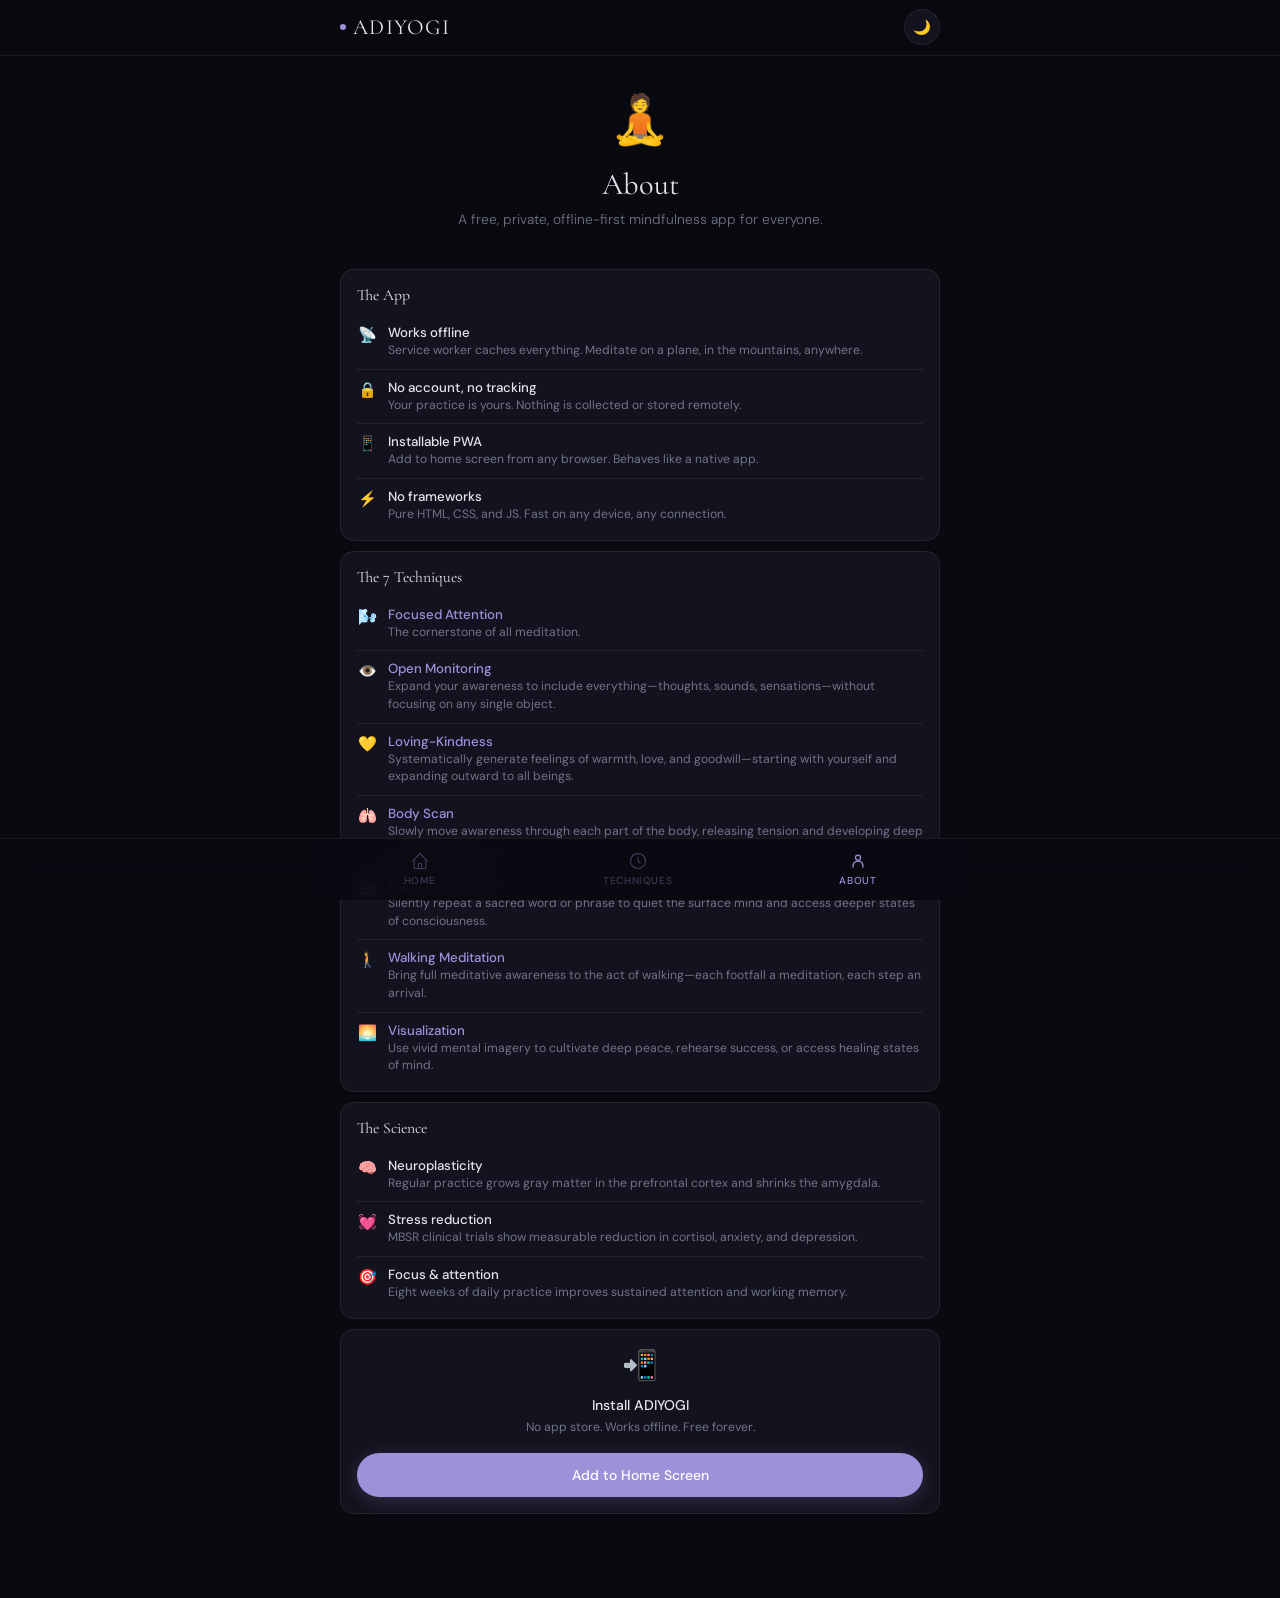
==== about.html @ b9685ed2 "Add files via upload" ====
<!DOCTYPE html>
<html lang="en" data-theme="">
<head>
  <meta charset="UTF-8">
  <meta name="viewport" content="width=device-width, initial-scale=1.0, viewport-fit=cover">
  <meta name="description" content="About ADIYOGI.">
  <meta name="theme-color" content="#090910">
  <meta name="mobile-web-app-capable" content="yes">
  <meta name="apple-mobile-web-app-capable" content="yes">
  <meta name="apple-mobile-web-app-status-bar-style" content="black-translucent">
  <link rel="manifest" href="manifest.json">
  <link rel="apple-touch-icon" href="icons/icon-192.png">
  <link rel="icon" href="icons/icon-192.png">
  <link rel="stylesheet" href="styles.css">
  <title>About — ADIYOGI</title>
</head>
<body>

<header class="bar">
  <div class="bar-inner">
    <a class="logo" href="index.html"><span class="logo-dot"></span>ADIYOGI</a>
    <button class="icon-btn" data-action="toggle-theme" aria-label="Toggle theme">
      <span class="theme-dark">☀️</span><span class="theme-light" style="display:none">🌙</span>
    </button>
  </div>
</header>

<main>
  <div class="page">

    <section style="padding:32px 0 20px;text-align:center" class="reveal">
      <div style="font-size:3rem;margin-bottom:16px">🧘</div>
      <h1 class="sec-title">About</h1>
      <p class="sec-sub">A free, private, offline-first mindfulness app for everyone.</p>
    </section>

    <div class="a-block reveal">
      <p class="a-block-title">The App</p>
      <div class="a-row">
        <span class="a-icon">📡</span>
        <div><div class="a-title">Works offline</div><div class="a-desc">Service worker caches everything. Meditate on a plane, in the mountains, anywhere.</div></div>
      </div>
      <div class="a-row">
        <span class="a-icon">🔒</span>
        <div><div class="a-title">No account, no tracking</div><div class="a-desc">Your practice is yours. Nothing is collected or stored remotely.</div></div>
      </div>
      <div class="a-row">
        <span class="a-icon">📱</span>
        <div><div class="a-title">Installable PWA</div><div class="a-desc">Add to home screen from any browser. Behaves like a native app.</div></div>
      </div>
      <div class="a-row">
        <span class="a-icon">⚡</span>
        <div><div class="a-title">No frameworks</div><div class="a-desc">Pure HTML, CSS, and JS. Fast on any device, any connection.</div></div>
      </div>
    </div>

    <div class="a-block reveal">
      <p class="a-block-title">The 7 Techniques</p>
      <div id="techList"></div>
    </div>

    <div class="a-block reveal">
      <p class="a-block-title">The Science</p>
      <div class="a-row">
        <span class="a-icon">🧠</span>
        <div><div class="a-title">Neuroplasticity</div><div class="a-desc">Regular practice grows gray matter in the prefrontal cortex and shrinks the amygdala.</div></div>
      </div>
      <div class="a-row">
        <span class="a-icon">💓</span>
        <div><div class="a-title">Stress reduction</div><div class="a-desc">MBSR clinical trials show measurable reduction in cortisol, anxiety, and depression.</div></div>
      </div>
      <div class="a-row">
        <span class="a-icon">🎯</span>
        <div><div class="a-title">Focus & attention</div><div class="a-desc">Eight weeks of daily practice improves sustained attention and working memory.</div></div>
      </div>
    </div>

    <div class="a-block reveal" style="text-align:center">
      <p style="font-size:1.8rem;margin-bottom:12px">📲</p>
      <p style="font-size:0.88rem;font-weight:500;margin-bottom:4px">Install ADIYOGI</p>
      <p style="font-size:0.76rem;color:var(--muted);margin-bottom:16px;line-height:1.55">No app store. Works offline. Free forever.</p>
      <button class="btn btn-primary btn-full" onclick="window.installApp()">Add to Home Screen</button>
    </div>

    <div style="height:12px"></div>

  </div>
</main>

<nav class="nav">
  <div class="nav-list">
    <a href="index.html" class="nav-item">
      <svg viewBox="0 0 24 24"><path d="M3 12l2-2m0 0l7-7 7 7M5 10v10a1 1 0 001 1h3m10-11l2 2m-2-2v10a1 1 0 01-1 1h-3m-6 0a1 1 0 001-1v-4a1 1 0 011-1h2a1 1 0 011 1v4a1 1 0 001 1m-6 0h6"/></svg>
      Home
    </a>
    <a href="techniques.html" class="nav-item">
      <svg viewBox="0 0 24 24"><circle cx="12" cy="12" r="9"/><path d="M12 7v5l3 3"/></svg>
      Techniques
    </a>
    <a href="about.html" class="nav-item active">
      <svg viewBox="0 0 24 24"><circle cx="12" cy="8" r="3"/><path d="M6 20v-2a6 6 0 0112 0v2"/></svg>
      About
    </a>
  </div>
</nav>

<div class="toast" id="toast"></div>

<script src="data.js"></script>
<script src="app.js"></script>
<script>
document.addEventListener('DOMContentLoaded', () => {
  const list = document.getElementById('techList');
  if (!list) return;
  list.innerHTML = TECHNIQUES.map(t => `
    <div class="a-row">
      <span class="a-icon">${t.emoji}</span>
      <div>
        <div class="a-title"><a href="technique-detail.html?id=${t.id}" style="color:var(--accent)">${t.title}</a></div>
        <div class="a-desc">${t.shortDesc.split('.')[0]}.</div>
      </div>
    </div>`).join('');
});
</script>
</body>
</html>
---- styles.css ----
@import url('https://fonts.googleapis.com/css2?family=Cormorant+Garamond:ital,wght@0,300;0,400;1,300;1,400&family=DM+Sans:wght@300;400;500&display=swap');

/* ── Variables ─────────────────────────────────────── */
:root {
  --bg:      #090910;
  --surface: #13131f;
  --border:  rgba(255,255,255,0.07);
  --text:    #e4e4f0;
  --muted:   #72728a;
  --dim:     #3a3a55;
  --accent:  #9d91d9;
  --glow:    rgba(157,145,217,0.2);
  --r: 14px;
  --nav: 62px;
  --bar: 56px;
  --ease: 0.25s cubic-bezier(0.4,0,0.2,1);
  --display: 'Cormorant Garamond', Georgia, serif;
  --body:    'DM Sans', sans-serif;
  --sb: env(safe-area-inset-bottom, 0px);
  --st: env(safe-area-inset-top,    0px);
}
[data-theme="light"] {
  --bg:      #f4f3ee;
  --surface: #ffffff;
  --border:  rgba(0,0,0,0.07);
  --text:    #18181f;
  --muted:   #68687a;
  --dim:     #a8a8b8;
  --accent:  #6b5cbf;
  --glow:    rgba(107,92,191,0.12);
}

/* ── Reset ─────────────────────────────────────────── */
*, *::before, *::after { box-sizing: border-box; margin: 0; padding: 0; }
html { scroll-behavior: smooth; -webkit-text-size-adjust: 100%; }
body {
  font-family: var(--body);
  background: var(--bg);
  color: var(--text);
  min-height: 100vh;
  overflow-x: hidden;
  padding-top: calc(var(--bar) + var(--st));
  padding-bottom: calc(var(--nav) + var(--sb));
}
a { color: inherit; text-decoration: none; }
button { font-family: var(--body); cursor: pointer; border: none; background: none; }
img { max-width: 100%; display: block; }

/* ── Top bar ────────────────────────────────────────── */
.bar {
  position: fixed; top: 0; inset-inline: 0;
  height: calc(var(--bar) + var(--st));
  padding-top: var(--st);
  background: rgba(9,9,16,0.82);
  backdrop-filter: blur(18px);
  -webkit-backdrop-filter: blur(18px);
  border-bottom: 1px solid var(--border);
  z-index: 100;
  display: flex; align-items: flex-end;
}
[data-theme="light"] .bar { background: rgba(244,243,238,0.85); }
.bar-inner {
  width: 100%; max-width: 640px; margin: 0 auto;
  padding: 0 20px 10px;
  display: flex; align-items: center; justify-content: space-between;
}
.logo {
  font-family: var(--display);
  font-size: 1.35rem; font-weight: 400; letter-spacing: 0.06em;
  display: flex; align-items: center; gap: 7px;
}
.logo-dot { width: 6px; height: 6px; border-radius: 50%; background: var(--accent); }
.icon-btn {
  width: 36px; height: 36px; border-radius: 50%;
  background: var(--surface); border: 1px solid var(--border);
  display: flex; align-items: center; justify-content: center;
  font-size: 0.9rem; color: var(--muted); transition: var(--ease);
}
.icon-btn:hover { color: var(--text); }
.icon-btn:active { transform: scale(0.91); }

/* ── Bottom nav ─────────────────────────────────────── */
.nav {
  position: fixed; bottom: 0; inset-inline: 0;
  height: calc(var(--nav) + var(--sb));
  background: rgba(9,9,16,0.88);
  backdrop-filter: blur(18px);
  -webkit-backdrop-filter: blur(18px);
  border-top: 1px solid var(--border);
  z-index: 100;
  display: flex; align-items: flex-start; padding-top: 8px;
}
[data-theme="light"] .nav { background: rgba(244,243,238,0.88); }
.nav-list {
  width: 100%; max-width: 640px; margin: 0 auto;
  display: flex; justify-content: space-around;
}
.nav-item {
  display: flex; flex-direction: column; align-items: center; gap: 3px;
  padding: 4px 24px;
  font-size: 0.63rem; letter-spacing: 0.06em; text-transform: uppercase; font-weight: 500;
  color: var(--dim); transition: var(--ease);
}
.nav-item svg { width: 20px; height: 20px; stroke: currentColor; fill: none; stroke-width: 1.5; }
.nav-item.active { color: var(--accent); }
.nav-item:active { transform: scale(0.9); }

/* ── Page wrap ──────────────────────────────────────── */
.page { max-width: 640px; margin: 0 auto; padding: 0 20px; }

/* ── Hero ───────────────────────────────────────────── */
.hero {
  padding: 48px 0 36px;
  text-align: center;
}
.hero-orb {
  width: 130px; height: 130px; border-radius: 50%;
  margin: 0 auto 24px;
  background: radial-gradient(circle at 38% 32%, var(--glow) 0%, transparent 65%);
  border: 1px solid rgba(157,145,217,0.16);
  display: flex; align-items: center; justify-content: center;
  animation: orb-pulse 5s ease-in-out infinite;
}
.hero-orb-emoji { font-size: 3rem; }
@keyframes orb-pulse {
  0%,100% { box-shadow: 0 0 28px var(--glow); }
  50%      { box-shadow: 0 0 52px var(--glow); transform: scale(1.03); }
}
.hero-eyebrow {
  font-size: 0.62rem; letter-spacing: 0.22em; text-transform: uppercase;
  color: var(--accent); margin-bottom: 12px; font-weight: 500;
}
.hero-title {
  font-family: var(--display);
  font-size: clamp(2.2rem, 9vw, 3.6rem);
  font-weight: 300; line-height: 1.1; margin-bottom: 12px;
}
.hero-title em { font-style: italic; color: var(--accent); }
.hero-sub {
  font-size: 0.9rem; color: var(--muted); font-weight: 300;
  line-height: 1.75; max-width: 290px; margin: 0 auto 26px;
}

/* ── Buttons ────────────────────────────────────────── */
.btn {
  display: inline-flex; align-items: center; gap: 7px;
  padding: 13px 24px; border-radius: 100px;
  font-size: 0.87rem; font-weight: 500;
  transition: var(--ease);
}
.btn:active { transform: scale(0.96); }
.btn-primary {
  background: var(--accent); color: #fff;
  box-shadow: 0 4px 18px var(--glow);
}
.btn-primary:hover { box-shadow: 0 6px 26px rgba(157,145,217,0.32); }
.btn-ghost {
  background: var(--surface); color: var(--muted);
  border: 1px solid var(--border);
}
.btn-ghost:hover { color: var(--text); }
.btn-full { width: 100%; justify-content: center; }

/* ── Grid ───────────────────────────────────────────── */
.grid {
  display: grid;
  grid-template-columns: 1fr 1fr;
  gap: 11px;
}
@media (max-width: 360px) { .grid { grid-template-columns: 1fr; } }

/* ── Cards ──────────────────────────────────────────── */
.card {
  background: var(--surface);
  border: 1px solid var(--border);
  border-radius: var(--r);
  overflow: hidden;
  display: flex; flex-direction: column;
  transition: var(--ease); cursor: pointer;
}
.card:hover  { transform: translateY(-2px); border-color: rgba(157,145,217,0.2); }
.card:active { transform: scale(0.97); }
.card-thumb {
  aspect-ratio: 4/3;
  display: flex; align-items: center; justify-content: center;
  font-size: 2.4rem; position: relative;
}
.card-thumb::after {
  content: ''; position: absolute; inset: 0;
  background: linear-gradient(to bottom, transparent 40%, rgba(0,0,0,0.42));
}
.card-tag {
  position: absolute; bottom: 8px; left: 10px; z-index: 1;
  font-size: 0.58rem; letter-spacing: 0.1em; text-transform: uppercase;
  color: rgba(255,255,255,0.65);
}
.card-body { padding: 13px 13px 15px; flex: 1; display: flex; flex-direction: column; gap: 3px; }
.card-title { font-family: var(--display); font-size: 1.05rem; font-weight: 400; line-height: 1.2; }
.card-sub   { font-size: 0.7rem; color: var(--muted); font-weight: 300; }
.card-chips { display: flex; gap: 4px; margin-top: auto; padding-top: 9px; }
.chip {
  font-size: 0.6rem; padding: 2px 7px; border-radius: 100px;
  background: var(--bg); color: var(--muted); border: 1px solid var(--border);
}

/* ── Section heading ────────────────────────────────── */
.sec-label { font-size: 0.6rem; letter-spacing: 0.2em; text-transform: uppercase; color: var(--dim); margin-bottom: 5px; }
.sec-title { font-family: var(--display); font-size: clamp(1.4rem,5vw,1.9rem); font-weight: 400; line-height: 1.2; margin-bottom: 5px; }
.sec-sub   { font-size: 0.86rem; color: var(--muted); font-weight: 300; line-height: 1.65; margin-bottom: 18px; }

/* ── Search ─────────────────────────────────────────── */
.search {
  display: flex; align-items: center; gap: 9px;
  background: var(--surface); border: 1px solid var(--border);
  border-radius: 100px; padding: 10px 16px; margin-bottom: 14px;
  transition: var(--ease);
}
.search:focus-within { border-color: var(--accent); }
.search svg { width: 14px; height: 14px; stroke: var(--dim); fill: none; stroke-width: 2; flex-shrink: 0; }
.search input {
  flex: 1; background: none; border: none; outline: none;
  font-family: var(--body); font-size: 0.86rem; color: var(--text);
}
.search input::placeholder { color: var(--dim); }

/* ── Filter pills ───────────────────────────────────── */
.filters {
  display: flex; gap: 6px; overflow-x: auto;
  padding-bottom: 5px; margin-bottom: 16px; scrollbar-width: none;
}
.filters::-webkit-scrollbar { display: none; }
.pill {
  white-space: nowrap; padding: 5px 12px; border-radius: 100px;
  font-size: 0.73rem; font-weight: 500;
  border: 1px solid var(--border); background: var(--surface); color: var(--muted);
  transition: var(--ease); cursor: pointer; flex-shrink: 0;
}
.pill.active, .pill:hover { border-color: var(--accent); color: var(--accent); background: rgba(157,145,217,0.07); }

/* ── Detail ─────────────────────────────────────────── */
.detail-hero { padding: 24px 0 18px; text-align: center; }
.detail-emoji { font-size: 3.4rem; display: block; margin-bottom: 12px; animation: float 4s ease-in-out infinite; }
@keyframes float { 0%,100%{transform:translateY(0)} 50%{transform:translateY(-7px)} }
.detail-cat   { font-size: 0.6rem; letter-spacing: 0.2em; text-transform: uppercase; color: var(--accent); margin-bottom: 5px; }
.detail-title { font-family: var(--display); font-size: clamp(1.8rem,7vw,2.8rem); font-weight: 300; line-height: 1.1; margin-bottom: 4px; }
.detail-sub   { font-size: 0.8rem; color: var(--muted); font-weight: 300; margin-bottom: 8px; }
.detail-tagline { font-size: 0.9rem; color: var(--muted); font-style: italic; font-weight: 300; line-height: 1.65; }

.media-box {
  border-radius: var(--r); overflow: hidden;
  border: 1px solid var(--border); background: var(--surface);
  aspect-ratio: 16/9;
  display: flex; align-items: center; justify-content: center;
  margin: 18px 0; position: relative;
}
.media-box img { width: 100%; height: 100%; object-fit: cover; }
.media-fallback {
  position: absolute; inset: 0;
  display: flex; flex-direction: column; align-items: center; justify-content: center;
  gap: 7px; font-size: 2.6rem;
}
.media-fallback .mf-label { font-size: 0.7rem; color: var(--dim); font-family: var(--body); }

.dur-row { display: flex; gap: 7px; margin: 18px 0 12px; }
.dur-btn {
  flex: 1; padding: 12px 5px; border-radius: var(--r);
  background: var(--surface); border: 1px solid var(--border);
  color: var(--muted); text-align: center; cursor: pointer; transition: var(--ease);
  display: flex; flex-direction: column; align-items: center; gap: 2px;
}
.dur-btn .dt  { font-family: var(--display); font-size: 1.25rem; font-weight: 400; color: var(--text); display: block; }
.dur-btn .dl  { font-size: 0.58rem; text-transform: uppercase; letter-spacing: 0.08em; display: block; }
.dur-btn.on, .dur-btn:hover { border-color: var(--accent); background: rgba(157,145,217,0.07); }
.dur-btn.on .dt { color: var(--accent); }

.steps { display: flex; flex-direction: column; gap: 9px; }
.step {
  display: flex; gap: 11px; align-items: flex-start;
  padding: 12px 13px; background: var(--surface);
  border: 1px solid var(--border); border-radius: var(--r);
}
.step-n {
  min-width: 23px; height: 23px; border-radius: 50%;
  background: var(--bg); border: 1px solid var(--border);
  display: flex; align-items: center; justify-content: center;
  font-size: 0.65rem; font-weight: 500; color: var(--accent);
  flex-shrink: 0; margin-top: 1px;
}
.step p { font-size: 0.83rem; color: var(--muted); line-height: 1.6; }

.benefits { display: grid; grid-template-columns: 1fr 1fr; gap: 7px; }
.benefit {
  display: flex; gap: 8px; align-items: flex-start;
  padding: 10px 11px; background: var(--surface);
  border: 1px solid var(--border); border-radius: 10px;
}
.benefit-dot { color: var(--accent); font-size: 0.55rem; margin-top: 5px; flex-shrink: 0; }
.benefit p { font-size: 0.76rem; color: var(--muted); line-height: 1.4; }

.tip {
  background: rgba(157,145,217,0.05); border: 1px solid rgba(157,145,217,0.14);
  border-radius: var(--r); padding: 15px; margin: 18px 0;
  display: flex; gap: 10px;
}
.tip-label { font-size: 0.58rem; letter-spacing: 0.14em; text-transform: uppercase; color: var(--accent); margin-bottom: 4px; }
.tip p { font-size: 0.81rem; color: var(--muted); line-height: 1.6; }

.divider {
  display: flex; align-items: center; gap: 10px;
  margin: 22px 0; color: var(--dim);
  font-size: 0.6rem; letter-spacing: 0.15em; text-transform: uppercase;
}
.divider::before, .divider::after { content: ''; flex: 1; height: 1px; background: var(--border); }

.back {
  display: inline-flex; align-items: center; gap: 5px;
  color: var(--muted); font-size: 0.8rem;
  padding: 10px 0; transition: var(--ease);
}
.back:hover { color: var(--text); }
.back svg { width: 14px; height: 14px; stroke: currentColor; fill: none; stroke-width: 2; }

/* ── Timer ──────────────────────────────────────────── */
.t-overlay {
  position: fixed; inset: 0; z-index: 200;
  background: var(--bg);
  display: flex; flex-direction: column;
  align-items: center; justify-content: center;
  opacity: 0; pointer-events: none; transition: opacity 0.3s;
}
.t-overlay.on { opacity: 1; pointer-events: all; }

.t-ring { position: relative; width: 230px; height: 230px; margin-bottom: 18px; }
.t-ring svg { position: absolute; inset: 0; transform: rotate(-90deg); }
.tr-bg  { fill: none; stroke: var(--surface); stroke-width: 3; }
.tr-arc { fill: none; stroke: var(--accent); stroke-width: 3; stroke-linecap: round; transition: stroke-dashoffset 1s linear; }
.t-inner {
  position: absolute; inset: 0;
  display: flex; flex-direction: column; align-items: center; justify-content: center; gap: 2px;
}
.t-time  { font-family: var(--display); font-size: 3rem; font-weight: 300; color: var(--text); line-height: 1; }
.t-phase { font-size: 0.6rem; letter-spacing: 0.18em; text-transform: uppercase; color: var(--dim); }

.t-name { font-family: var(--display); font-size: 1.25rem; font-weight: 300; color: var(--muted); margin-bottom: 5px; }
.t-dur  { font-size: 0.68rem; color: var(--dim); text-transform: uppercase; letter-spacing: 0.1em; margin-bottom: 26px; }

.t-ctrls { display: flex; gap: 13px; align-items: center; }
.t-btn {
  width: 50px; height: 50px; border-radius: 50%;
  display: flex; align-items: center; justify-content: center;
  background: var(--surface); border: 1px solid var(--border);
  font-size: 1.05rem; color: var(--muted); transition: var(--ease);
}
.t-btn:hover { color: var(--text); }
.t-btn:active { transform: scale(0.91); }
.t-play {
  width: 62px; height: 62px; font-size: 1.35rem;
  background: var(--accent); color: #fff; border-color: var(--accent);
  box-shadow: 0 4px 16px var(--glow);
}
.t-breath {
  margin-top: 18px; font-size: 0.75rem; color: var(--dim);
  text-align: center; letter-spacing: 0.04em;
  animation: bfade 4s ease-in-out infinite;
}
@keyframes bfade { 0%,100%{opacity:0.2} 50%{opacity:0.8} }

/* ── Install banner ─────────────────────────────────── */
.ib {
  background: var(--surface); border: 1px solid var(--border);
  border-radius: var(--r); padding: 15px 16px; margin: 18px 0;
  display: flex; gap: 13px; align-items: center;
}
.ib.hidden { display: none; }
.ib-text { flex: 1; }
.ib-title { font-size: 0.86rem; font-weight: 500; margin-bottom: 2px; }
.ib-desc  { font-size: 0.73rem; color: var(--muted); }
.ib-close {
  width: 26px; height: 26px; border-radius: 50%;
  background: var(--bg); border: 1px solid var(--border);
  display: flex; align-items: center; justify-content: center;
  color: var(--dim); font-size: 0.75rem; align-self: flex-start; flex-shrink: 0;
}

/* ── About ──────────────────────────────────────────── */
.a-block {
  background: var(--surface); border: 1px solid var(--border);
  border-radius: var(--r); padding: 16px; margin-bottom: 10px;
}
.a-block-title { font-family: var(--display); font-size: 0.98rem; font-weight: 400; margin-bottom: 10px; }
.a-row {
  display: flex; gap: 10px; padding: 9px 0;
  border-bottom: 1px solid var(--border);
}
.a-row:last-child { border-bottom: none; padding-bottom: 0; }
.a-icon { font-size: 0.95rem; flex-shrink: 0; width: 21px; text-align: center; margin-top: 1px; }
.a-title { font-size: 0.83rem; font-weight: 500; margin-bottom: 1px; }
.a-desc  { font-size: 0.76rem; color: var(--muted); line-height: 1.45; }

/* ── Offline ────────────────────────────────────────── */
.offline-wrap {
  min-height: calc(100vh - 130px);
  display: flex; flex-direction: column;
  align-items: center; justify-content: center;
  text-align: center; padding: 40px 24px; gap: 12px;
}
.offline-icon  { font-size: 3.8rem; opacity: 0.45; }
.offline-title { font-family: var(--display); font-size: 1.8rem; font-weight: 300; }
.offline-desc  { font-size: 0.86rem; color: var(--muted); max-width: 250px; line-height: 1.65; }

/* ── Reveal ─────────────────────────────────────────── */
.reveal { opacity: 0; transform: translateY(14px); transition: opacity 0.42s ease, transform 0.42s ease; }
.reveal.visible { opacity: 1; transform: none; }

/* ── Toast ──────────────────────────────────────────── */
.toast {
  position: fixed; bottom: calc(var(--nav) + 12px + var(--sb));
  left: 50%; transform: translateX(-50%) translateY(10px);
  background: var(--surface); border: 1px solid var(--border);
  border-radius: 100px; padding: 8px 17px;
  font-size: 0.78rem; color: var(--text);
  opacity: 0; transition: all 0.26s; pointer-events: none;
  white-space: nowrap; z-index: 300;
}
.toast.show { opacity: 1; transform: translateX(-50%) translateY(0); }

/* ── Scrollbar ──────────────────────────────────────── */
::-webkit-scrollbar { width: 3px; }
::-webkit-scrollbar-track { background: transparent; }
::-webkit-scrollbar-thumb { background: var(--surface); border-radius: 2px; }

.hidden { display: none !important; }
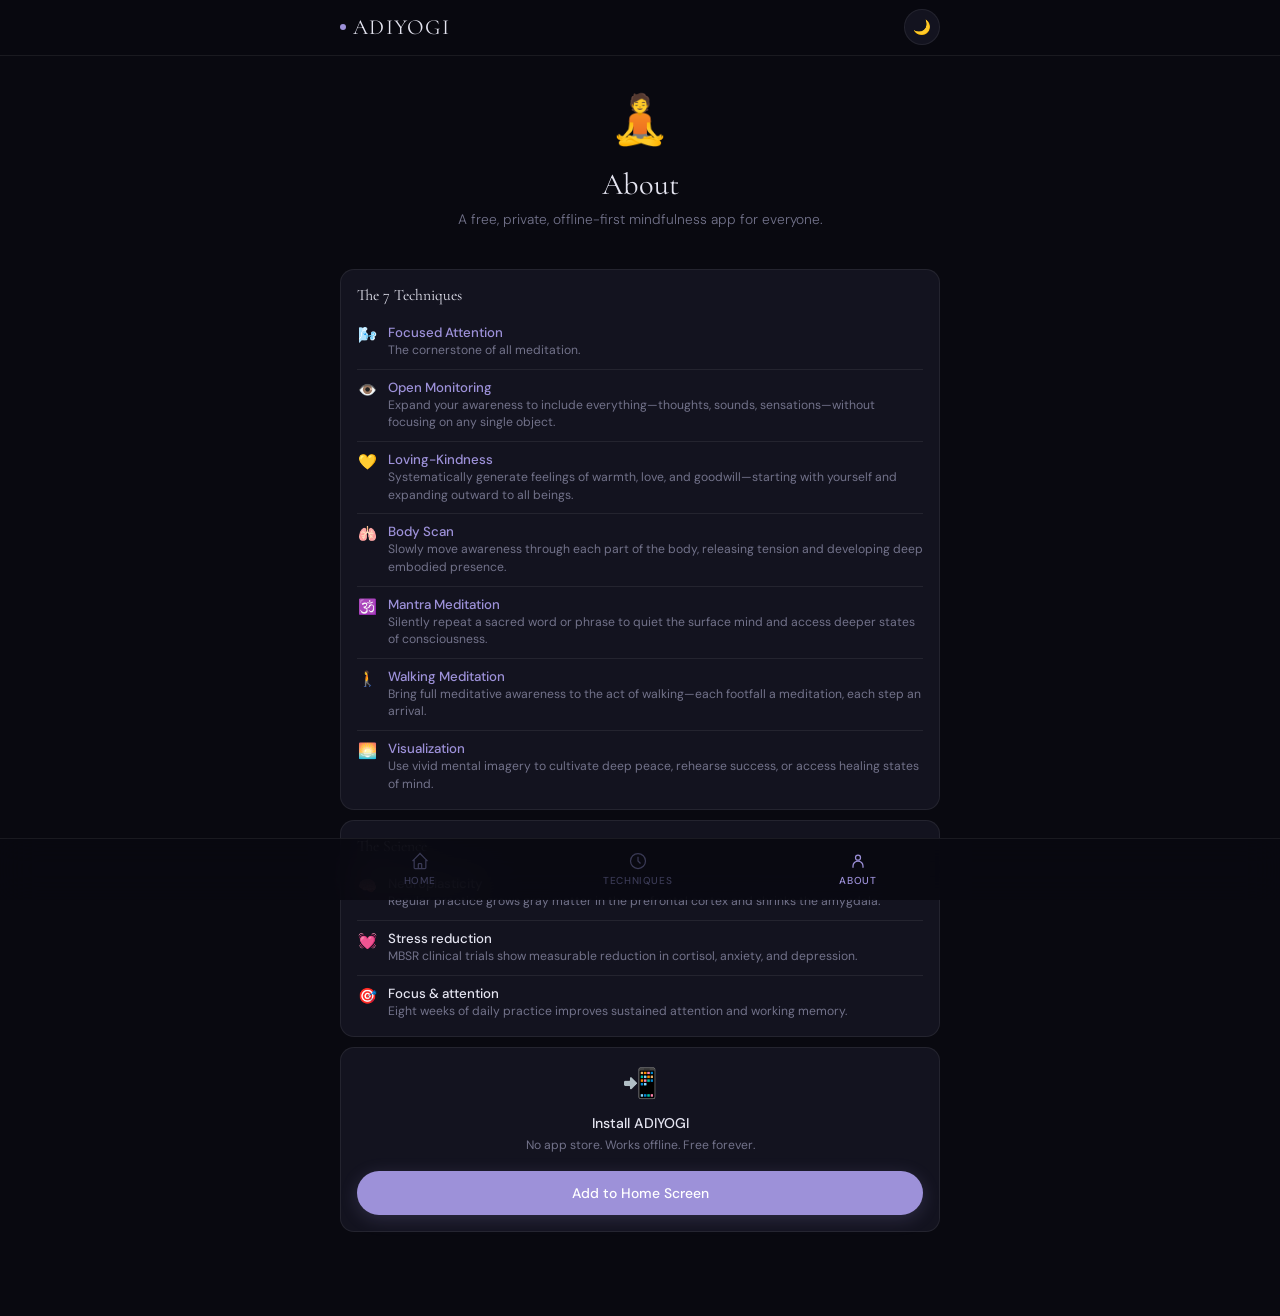
==== commit 1cbdad62: "Update about.html" ====
--- a/about.html
+++ b/about.html
@@ -33,26 +33,6 @@
       <h1 class="sec-title">About</h1>
       <p class="sec-sub">A free, private, offline-first mindfulness app for everyone.</p>
     </section>
-
-    <div class="a-block reveal">
-      <p class="a-block-title">The App</p>
-      <div class="a-row">
-        <span class="a-icon">📡</span>
-        <div><div class="a-title">Works offline</div><div class="a-desc">Service worker caches everything. Meditate on a plane, in the mountains, anywhere.</div></div>
-      </div>
-      <div class="a-row">
-        <span class="a-icon">🔒</span>
-        <div><div class="a-title">No account, no tracking</div><div class="a-desc">Your practice is yours. Nothing is collected or stored remotely.</div></div>
-      </div>
-      <div class="a-row">
-        <span class="a-icon">📱</span>
-        <div><div class="a-title">Installable PWA</div><div class="a-desc">Add to home screen from any browser. Behaves like a native app.</div></div>
-      </div>
-      <div class="a-row">
-        <span class="a-icon">⚡</span>
-        <div><div class="a-title">No frameworks</div><div class="a-desc">Pure HTML, CSS, and JS. Fast on any device, any connection.</div></div>
-      </div>
-    </div>
 
     <div class="a-block reveal">
       <p class="a-block-title">The 7 Techniques</p>
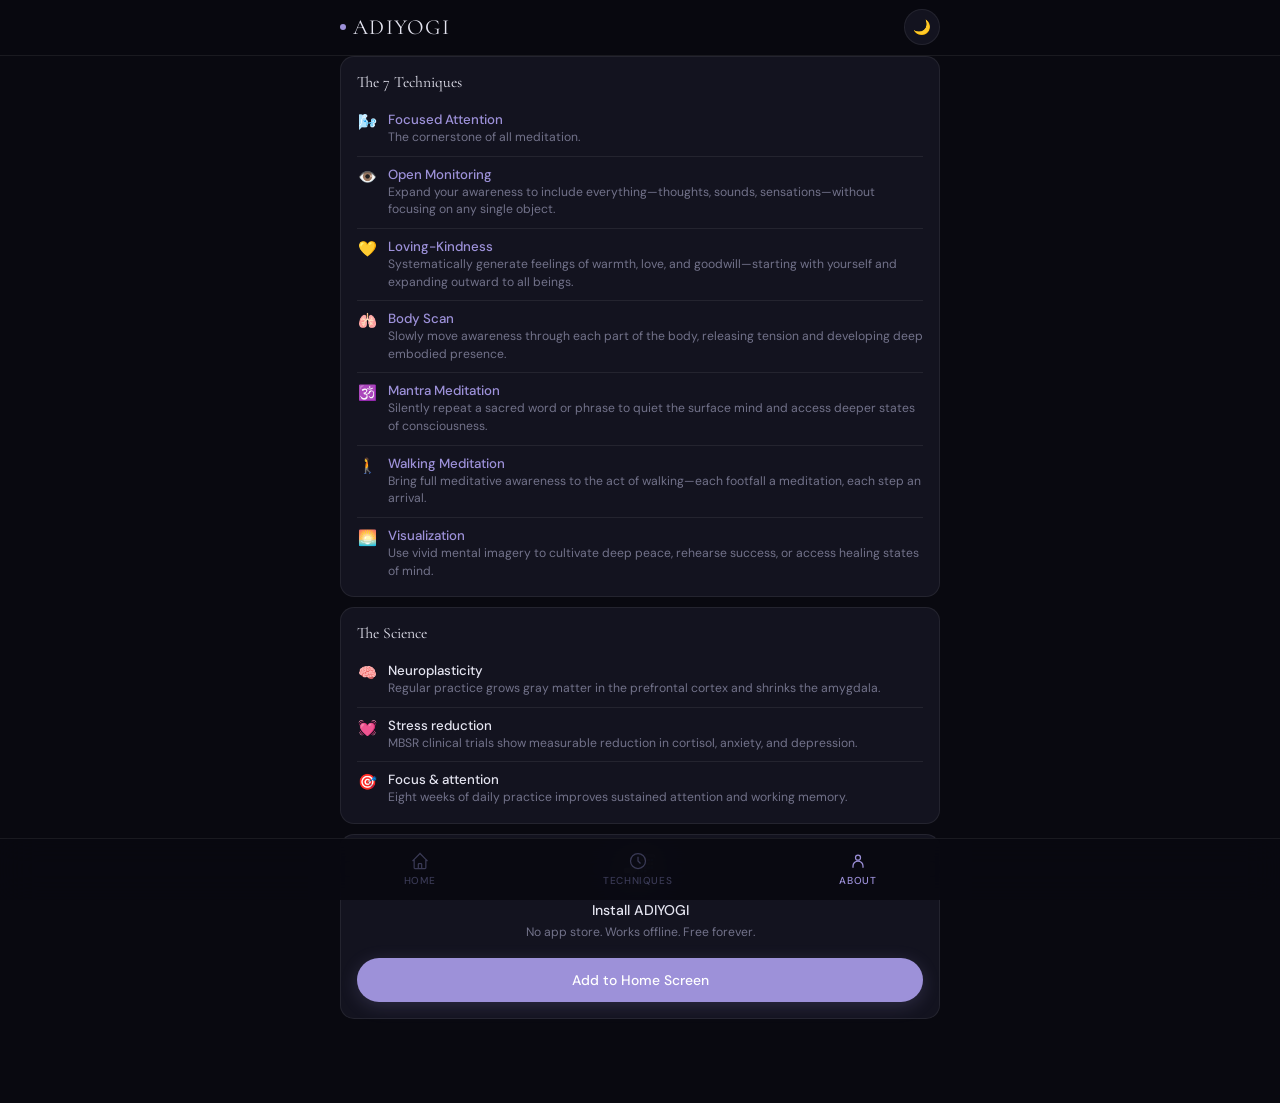
==== commit 417f9b4d: "Update about.html" ====
--- a/about.html
+++ b/about.html
@@ -28,11 +28,7 @@
 <main>
   <div class="page">
 
-    <section style="padding:32px 0 20px;text-align:center" class="reveal">
-      <div style="font-size:3rem;margin-bottom:16px">🧘</div>
-      <h1 class="sec-title">About</h1>
-      <p class="sec-sub">A free, private, offline-first mindfulness app for everyone.</p>
-    </section>
+  
 
     <div class="a-block reveal">
       <p class="a-block-title">The 7 Techniques</p>
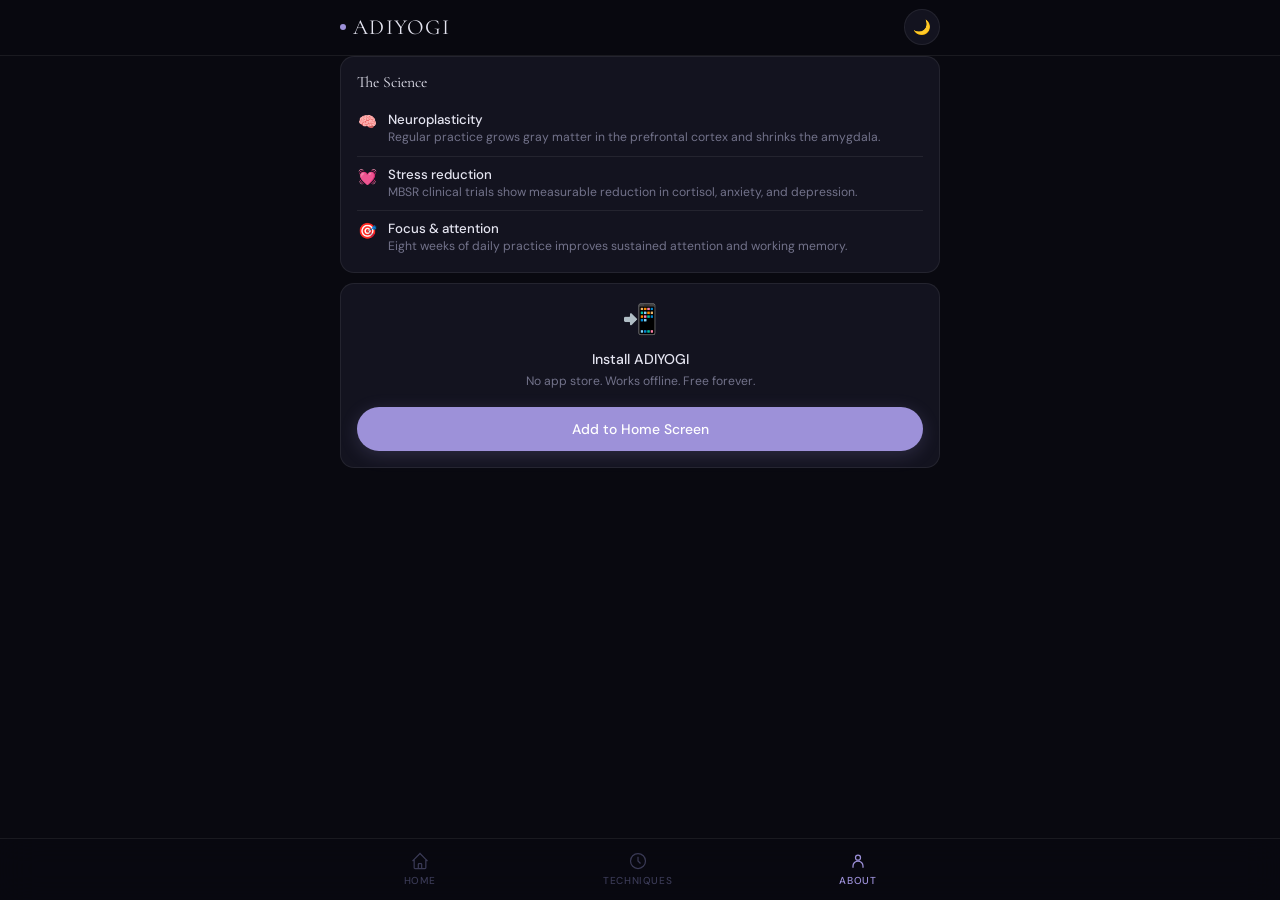
==== commit b6c000ee: "Update about.html" ====
--- a/about.html
+++ b/about.html
@@ -27,13 +27,6 @@
 
 <main>
   <div class="page">
-
-  
-
-    <div class="a-block reveal">
-      <p class="a-block-title">The 7 Techniques</p>
-      <div id="techList"></div>
-    </div>
 
     <div class="a-block reveal">
       <p class="a-block-title">The Science</p>
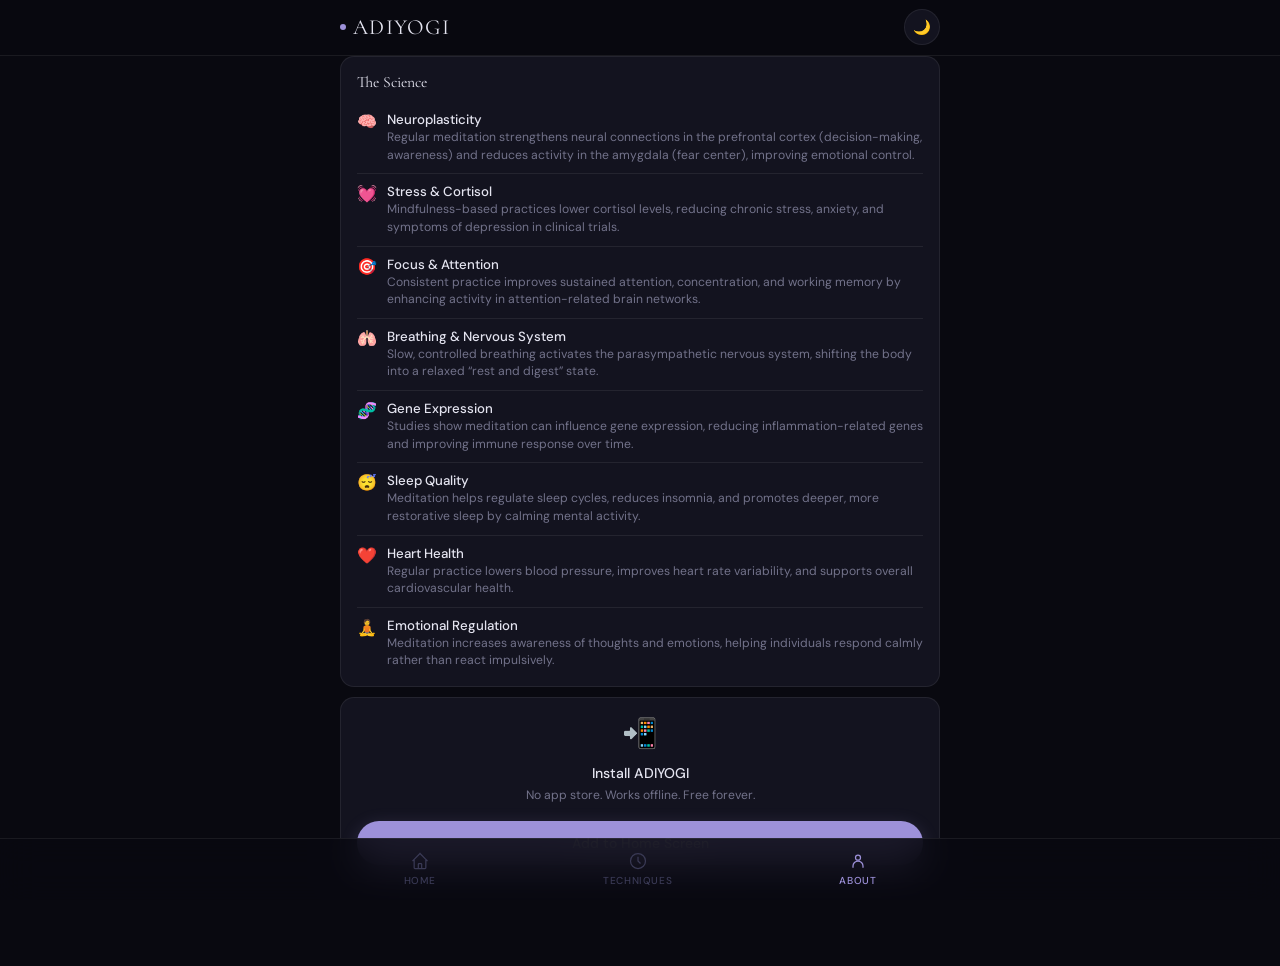
==== commit c1bc9bce: "Update about.html" ====
--- a/about.html
+++ b/about.html
@@ -28,21 +28,90 @@
 <main>
   <div class="page">
 
-    <div class="a-block reveal">
-      <p class="a-block-title">The Science</p>
-      <div class="a-row">
-        <span class="a-icon">🧠</span>
-        <div><div class="a-title">Neuroplasticity</div><div class="a-desc">Regular practice grows gray matter in the prefrontal cortex and shrinks the amygdala.</div></div>
-      </div>
-      <div class="a-row">
-        <span class="a-icon">💓</span>
-        <div><div class="a-title">Stress reduction</div><div class="a-desc">MBSR clinical trials show measurable reduction in cortisol, anxiety, and depression.</div></div>
-      </div>
-      <div class="a-row">
-        <span class="a-icon">🎯</span>
-        <div><div class="a-title">Focus & attention</div><div class="a-desc">Eight weeks of daily practice improves sustained attention and working memory.</div></div>
+  <div class="a-block reveal">
+  <p class="a-block-title">The Science</p>
+
+  <div class="a-row">
+    <div class="a-icon-wrap">🧠</div>
+    <div class="a-content">
+      <div class="a-title">Neuroplasticity</div>
+      <div class="a-desc">
+        Regular meditation strengthens neural connections in the prefrontal cortex (decision-making, awareness) and reduces activity in the amygdala (fear center), improving emotional control.
       </div>
     </div>
+  </div>
+
+  <div class="a-row">
+    <div class="a-icon-wrap">💓</div>
+    <div class="a-content">
+      <div class="a-title">Stress & Cortisol</div>
+      <div class="a-desc">
+        Mindfulness-based practices lower cortisol levels, reducing chronic stress, anxiety, and symptoms of depression in clinical trials.
+      </div>
+    </div>
+  </div>
+
+  <div class="a-row">
+    <div class="a-icon-wrap">🎯</div>
+    <div class="a-content">
+      <div class="a-title">Focus & Attention</div>
+      <div class="a-desc">
+        Consistent practice improves sustained attention, concentration, and working memory by enhancing activity in attention-related brain networks.
+      </div>
+    </div>
+  </div>
+
+  <div class="a-row">
+    <div class="a-icon-wrap">🫁</div>
+    <div class="a-content">
+      <div class="a-title">Breathing & Nervous System</div>
+      <div class="a-desc">
+        Slow, controlled breathing activates the parasympathetic nervous system, shifting the body into a relaxed “rest and digest” state.
+      </div>
+    </div>
+  </div>
+
+  <div class="a-row">
+    <div class="a-icon-wrap">🧬</div>
+    <div class="a-content">
+      <div class="a-title">Gene Expression</div>
+      <div class="a-desc">
+        Studies show meditation can influence gene expression, reducing inflammation-related genes and improving immune response over time.
+      </div>
+    </div>
+  </div>
+
+  <div class="a-row">
+    <div class="a-icon-wrap">😴</div>
+    <div class="a-content">
+      <div class="a-title">Sleep Quality</div>
+      <div class="a-desc">
+        Meditation helps regulate sleep cycles, reduces insomnia, and promotes deeper, more restorative sleep by calming mental activity.
+      </div>
+    </div>
+  </div>
+
+  <div class="a-row">
+    <div class="a-icon-wrap">❤️</div>
+    <div class="a-content">
+      <div class="a-title">Heart Health</div>
+      <div class="a-desc">
+        Regular practice lowers blood pressure, improves heart rate variability, and supports overall cardiovascular health.
+      </div>
+    </div>
+  </div>
+
+  <div class="a-row">
+    <div class="a-icon-wrap">🧘</div>
+    <div class="a-content">
+      <div class="a-title">Emotional Regulation</div>
+      <div class="a-desc">
+        Meditation increases awareness of thoughts and emotions, helping individuals respond calmly rather than react impulsively.
+      </div>
+    </div>
+  </div>
+
+</div>
 
     <div class="a-block reveal" style="text-align:center">
       <p style="font-size:1.8rem;margin-bottom:12px">📲</p>
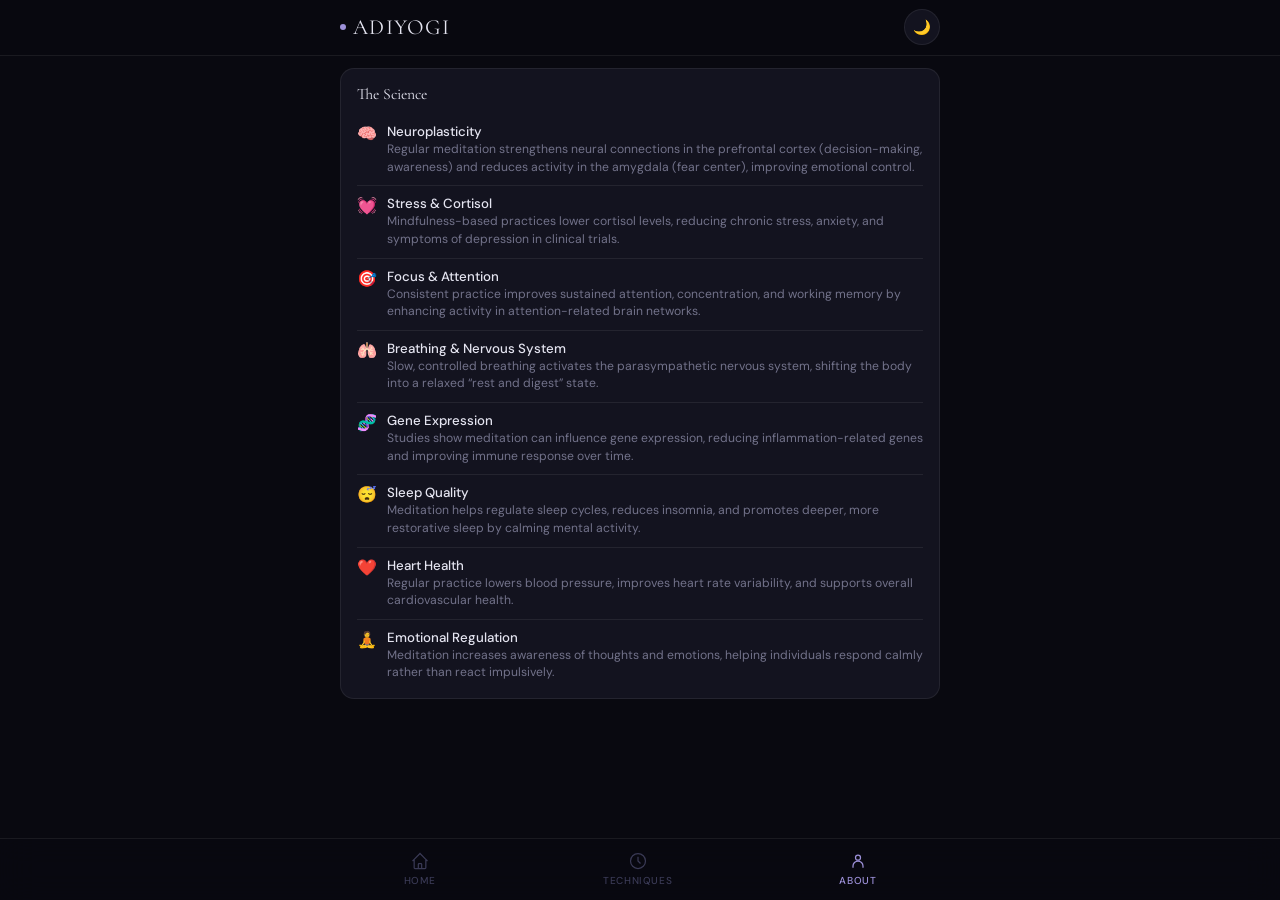
==== commit 95e3b44e: "Remove ADIYOGI installation block from about.html Removed the installation section for the ADIYOGI a" ====
--- a/about.html
+++ b/about.html
@@ -27,6 +27,7 @@
 
 <main>
   <div class="page">
+    <div style="height:12px"></div>
 
   <div class="a-block reveal">
   <p class="a-block-title">The Science</p>
@@ -113,12 +114,7 @@
 
 </div>
 
-    <div class="a-block reveal" style="text-align:center">
-      <p style="font-size:1.8rem;margin-bottom:12px">📲</p>
-      <p style="font-size:0.88rem;font-weight:500;margin-bottom:4px">Install ADIYOGI</p>
-      <p style="font-size:0.76rem;color:var(--muted);margin-bottom:16px;line-height:1.55">No app store. Works offline. Free forever.</p>
-      <button class="btn btn-primary btn-full" onclick="window.installApp()">Add to Home Screen</button>
-    </div>
+
 
     <div style="height:12px"></div>
 
